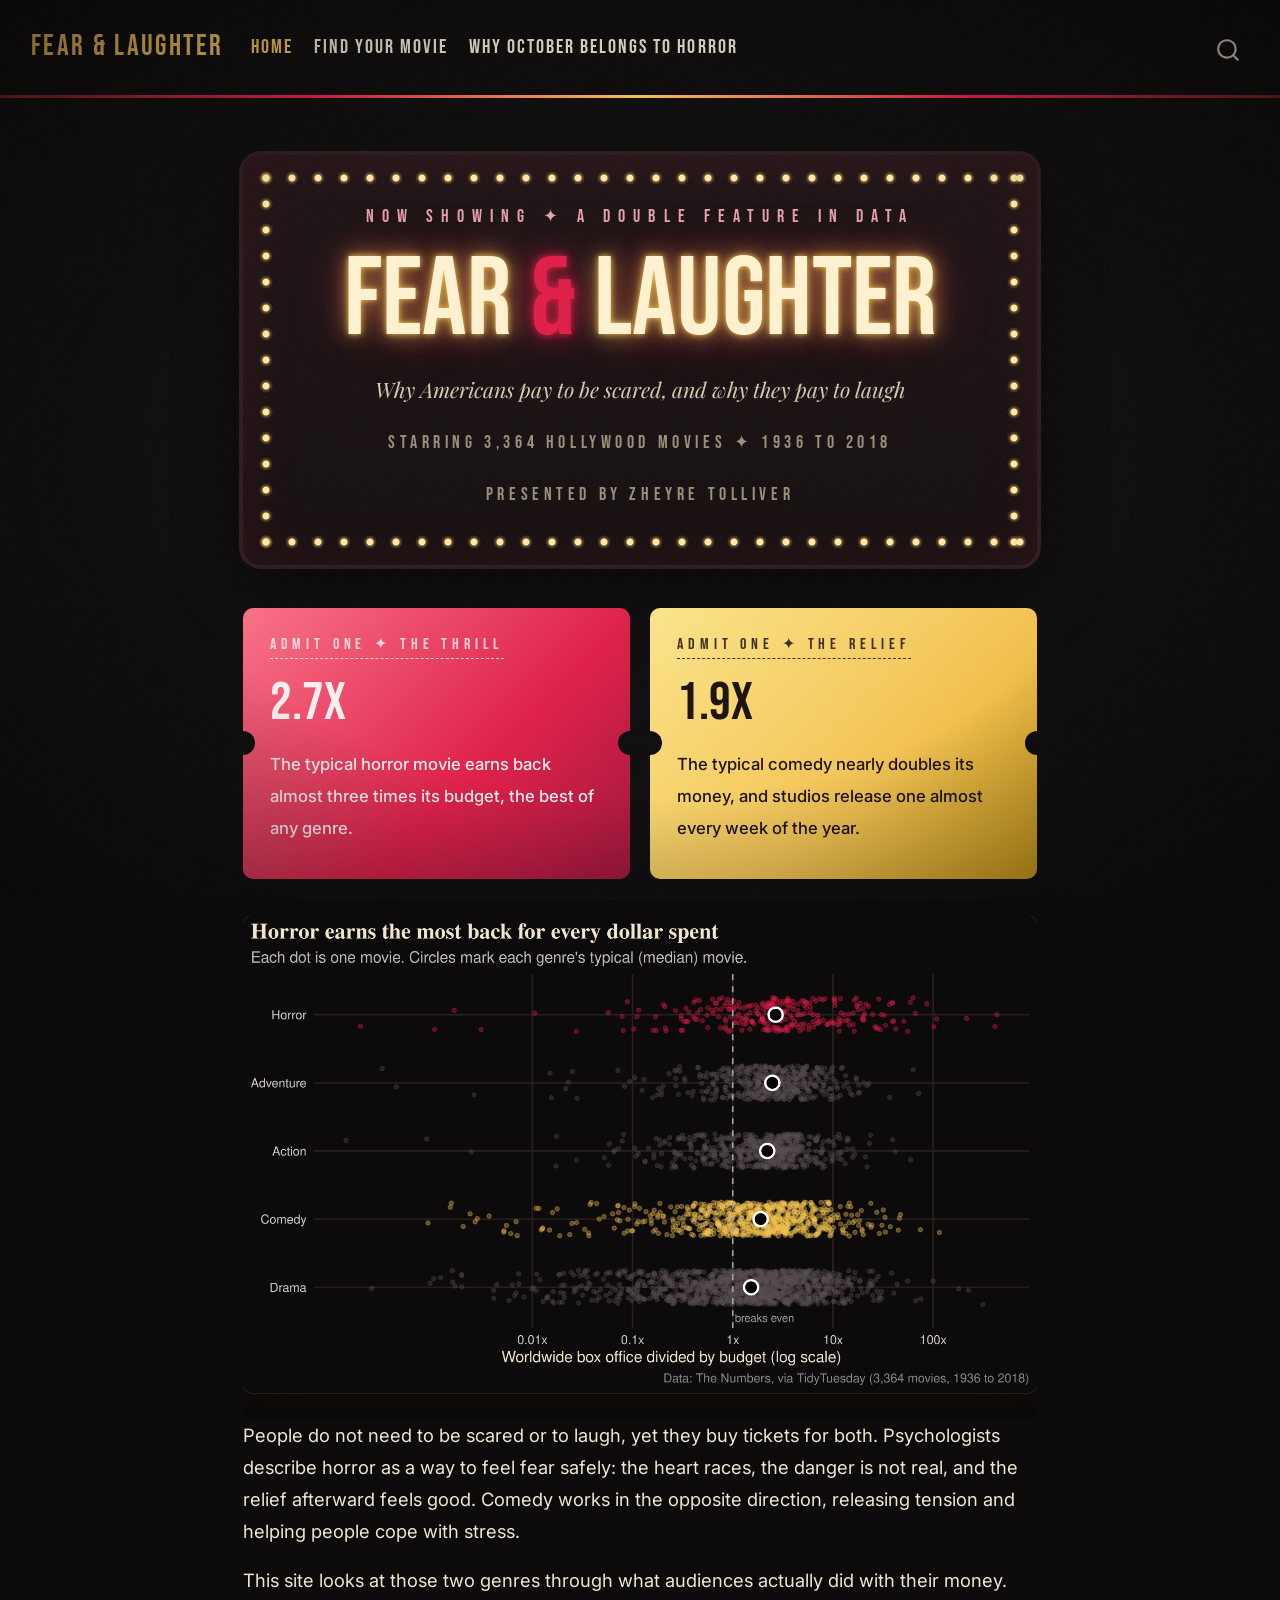
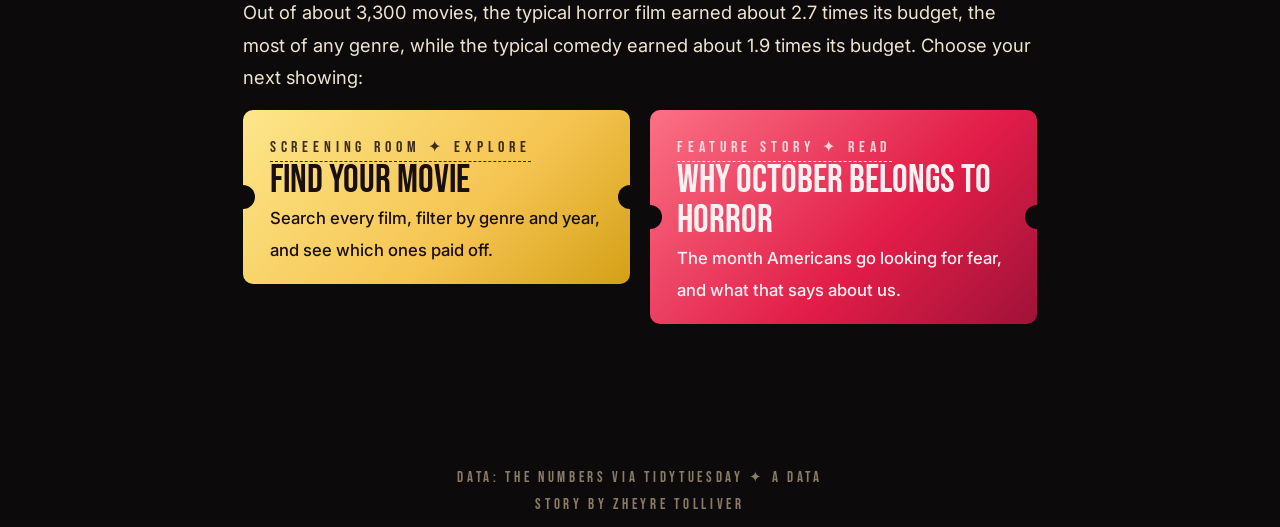
==== index.html @ ac72821e "Built site for gh-pages" ====
<!DOCTYPE html>
<html xmlns="http://www.w3.org/1999/xhtml" lang="en" xml:lang="en"><head>

<meta charset="utf-8">
<meta name="generator" content="quarto-1.10.19">

<meta name="viewport" content="width=device-width, initial-scale=1.0, user-scalable=yes">


<title>Fear &amp; Laughter</title>
<style>
/* Default styles provided by pandoc.
** See https://pandoc.org/MANUAL.html#variables-for-html for config info.
*/
span.smallcaps{font-variant: small-caps;}
div.columns{display: flex; gap: 1.5em;}
div.column{flex: auto;}
@media screen {
div.columns{gap: min(4vw, 1.5em);}
div.column{overflow-x: auto;}
}
div.hanging-indent{margin-left: 1.5em; text-indent: -1.5em;}
ul.task-list{list-style: none;}
ul.task-list li input[type="checkbox"] {
  width: 0.8em;
  margin: 0 0.8em 0.2em -1em; /* quarto-specific, see https://github.com/quarto-dev/quarto-cli/issues/4556 */ 
  vertical-align: middle;
}
</style>


<script src="site_libs/quarto-nav/quarto-nav.js"></script>
<script src="site_libs/quarto-nav/headroom.min.js"></script>
<script src="site_libs/clipboard/clipboard.min.js"></script>
<script src="site_libs/quarto-search/autocomplete.umd.js"></script>
<script src="site_libs/quarto-search/fuse.min.js"></script>
<script src="site_libs/quarto-search/quarto-search.js"></script>
<meta name="quarto:offset" content="./">
<script src="site_libs/quarto-html/quarto.js" type="module"></script>
<script src="site_libs/quarto-html/tabsets/tabsets.js" type="module"></script>
<script src="site_libs/quarto-html/popper.min.js"></script>
<script src="site_libs/quarto-html/tippy.umd.min.js"></script>
<script src="site_libs/quarto-html/anchor.min.js"></script>
<link href="site_libs/quarto-html/tippy.css" rel="stylesheet">
<link href="site_libs/quarto-html/quarto-syntax-highlighting-dark-b626d73c4c936ccc3cb08be7d45d1df6.css" rel="stylesheet" id="quarto-text-highlighting-styles">
<script src="site_libs/bootstrap/bootstrap.min.js"></script>
<link href="site_libs/bootstrap/bootstrap-icons.css" rel="stylesheet">
<link href="site_libs/bootstrap/bootstrap-71954635de7ed13dacb5523e47ff66f8.min.css" rel="stylesheet" append-hash="true" id="quarto-bootstrap" data-mode="dark">
<script id="quarto-search-options" type="application/json">{
  "location": "navbar",
  "copy-button": false,
  "collapse-after": 3,
  "panel-placement": "end",
  "type": "overlay",
  "limit": 50,
  "keyboard-shortcut": [
    "f",
    "/",
    "s"
  ],
  "show-item-context": false,
  "language": {
    "search-no-results-text": "No results",
    "search-matching-documents-text": "matching documents",
    "search-copy-link-title": "Copy link to search",
    "search-hide-matches-text": "Hide additional matches",
    "search-more-match-text": "more match in this document",
    "search-more-matches-text": "more matches in this document",
    "search-clear-button-title": "Clear",
    "search-text-placeholder": "",
    "search-detached-cancel-button-title": "Cancel",
    "search-submit-button-title": "Submit",
    "search-label": "Search"
  }
}</script>


</head>

<body class="nav-fixed fullcontent quarto-light">

<div id="quarto-search-results"></div>
  <header id="quarto-header" class="headroom fixed-top">
    <nav class="navbar navbar-expand-lg " data-bs-theme="dark">
      <div class="navbar-container container-fluid">
      <div class="navbar-brand-container mx-auto">
    <a class="navbar-brand" href="./index.html">
    <span class="navbar-title">Fear &amp; Laughter</span>
    </a>
  </div>
            <div id="quarto-search" class="" title="Search"></div>
          <button class="navbar-toggler" type="button" data-bs-toggle="collapse" data-bs-target="#navbarCollapse" aria-controls="navbarCollapse" role="menu" aria-expanded="false" aria-label="Toggle navigation" onclick="if (window.quartoToggleHeadroom) { window.quartoToggleHeadroom(); }">
  <span class="navbar-toggler-icon"></span>
</button>
          <div class="collapse navbar-collapse" id="navbarCollapse">
            <ul class="navbar-nav navbar-nav-scroll me-auto">
  <li class="nav-item">
    <a class="nav-link active" href="./index.html" aria-current="page"> 
<span class="menu-text">Home</span></a>
  </li>  
  <li class="nav-item">
    <a class="nav-link" href="./explore.html"> 
<span class="menu-text">Find Your Movie</span></a>
  </li>  
  <li class="nav-item">
    <a class="nav-link" href="./october.html"> 
<span class="menu-text">Why October Belongs to Horror</span></a>
  </li>  
</ul>
          </div> <!-- /navcollapse -->
            <div class="quarto-navbar-tools">
</div>
      </div> <!-- /container-fluid -->
    </nav>
</header>
<!-- content -->
<div id="quarto-content" class="quarto-container page-columns page-rows-contents page-layout-article page-navbar">
<!-- sidebar -->
<!-- margin-sidebar -->
    
<!-- main -->
<main class="content" id="quarto-document-content"><header id="title-block-header" class="quarto-title-block"></header>




<div class="marquee">
<p><span class="kicker">Now Showing ✦ A Double Feature in Data</span></p>
<p><span class="headline">Fear <span class="amp">&amp;</span> Laughter</span></p>
<p><span class="tagline">Why Americans pay to be scared, and why they pay to laugh</span></p>
<p><span class="credits">Starring 3,364 Hollywood movies ✦ 1936 to 2018</span></p>
<p><span class="credits">Presented by Zheyre Tolliver</span></p>
</div>
<div class="tickets">
<div class="ticket horror">
<p><span class="admit">Admit One ✦ The Thrill</span></p>
<p><span class="big">2.7x</span></p>
<p><span class="what">The typical horror movie earns back almost three times its budget, the best of any genre.</span></p>
</div>
<div class="ticket comedy">
<p><span class="admit">Admit One ✦ The Relief</span></p>
<p><span class="big">1.9x</span></p>
<p><span class="what">The typical comedy nearly doubles its money, and studios release one almost every week of the year.</span></p>
</div>
</div>
<div class="cell">
<div class="cell-output-display">
<div>
<figure class="figure">
<p><img src="index_files/figure-html/unnamed-chunk-1-1.png" class="img-fluid figure-img" width="1500"></p>
</figure>
</div>
</div>
</div>
<p>People do not need to be scared or to laugh, yet they buy tickets for both. Psychologists describe horror as a way to feel fear safely: the heart races, the danger is not real, and the relief afterward feels good. Comedy works in the opposite direction, releasing tension and helping people cope with stress.</p>
<p>This site looks at those two genres through what audiences actually did with their money. Out of about 3,300 movies, the typical horror film earned about 2.7 times its budget, the most of any genre, while the typical comedy earned about 1.9 times its budget. Choose your next showing:</p>
<div class="tickets">
<p><a class="ticket comedy" href="explore.html"><span class="admit">Screening Room ✦ Explore</span><br><span class="big">Find Your Movie</span><br><span class="what">Search every film, filter by genre and year, and see which ones paid off.</span></a></p>
<p><a class="ticket horror" href="october.html"><span class="admit">Feature Story ✦ Read</span><br><span class="big">Why October Belongs to Horror</span><br><span class="what">The month Americans go looking for fear, and what that says about us.</span></a></p>
</div>



</main> <!-- /main -->
<script id="quarto-html-after-body" type="application/javascript">
  window.document.addEventListener("DOMContentLoaded", function (event) {
    const icon = "";
    const anchorJS = new window.AnchorJS();
    anchorJS.options = {
      placement: 'right',
      icon: icon
    };
    anchorJS.add('.anchored');
    const isCodeAnnotation = (el) => {
      for (const clz of el.classList) {
        if (clz.startsWith('code-annotation-')) {                     
          return true;
        }
      }
      return false;
    }
    const onCopySuccess = function(e) {
      // button target
      const button = e.trigger;
      // don't keep focus
      button.blur();
      // flash "checked"
      button.classList.add('code-copy-button-checked');
      var currentTitle = button.getAttribute("title");
      button.setAttribute("title", "Copied!");
      let tooltip;
      if (window.bootstrap) {
        button.setAttribute("data-bs-toggle", "tooltip");
        button.setAttribute("data-bs-placement", "left");
        button.setAttribute("data-bs-title", "Copied!");
        tooltip = new bootstrap.Tooltip(button, 
          { trigger: "manual", 
            customClass: "code-copy-button-tooltip",
            offset: [0, -8]});
        tooltip.show();    
      }
      setTimeout(function() {
        if (tooltip) {
          tooltip.hide();
          button.removeAttribute("data-bs-title");
          button.removeAttribute("data-bs-toggle");
          button.removeAttribute("data-bs-placement");
        }
        button.setAttribute("title", currentTitle);
        button.classList.remove('code-copy-button-checked');
      }, 1000);
      // clear code selection
      e.clearSelection();
    }
    const getTextToCopy = function(trigger) {
      const outerScaffold = trigger.parentElement.cloneNode(true);
      const codeEl = outerScaffold.querySelector('code');
      for (const childEl of codeEl.children) {
        if (isCodeAnnotation(childEl)) {
          childEl.remove();
        }
      }
      return codeEl.innerText;
    }
    const clipboard = new window.ClipboardJS('.code-copy-button:not([data-in-quarto-modal])', {
      text: getTextToCopy
    });
    clipboard.on('success', onCopySuccess);
    if (window.document.getElementById('quarto-embedded-source-code-modal')) {
      const clipboardModal = new window.ClipboardJS('.code-copy-button[data-in-quarto-modal]', {
        text: getTextToCopy,
        container: window.document.getElementById('quarto-embedded-source-code-modal')
      });
      clipboardModal.on('success', onCopySuccess);
    }
      var localhostRegex = new RegExp(/^(?:http|https):\/\/localhost\:?[0-9]*\//);
      var mailtoRegex = new RegExp(/^mailto:/);
        var filterRegex = new RegExp('/' + window.location.host + '/');
      var isInternal = (href) => {
          return filterRegex.test(href) || localhostRegex.test(href) || mailtoRegex.test(href);
      }
      // Inspect non-navigation links and adorn them if external
     var links = window.document.querySelectorAll('a[href]:not(.nav-link):not(.navbar-brand):not(.toc-action):not(.sidebar-link):not(.sidebar-item-toggle):not(.pagination-link):not(.no-external):not([aria-hidden]):not(.dropdown-item):not(.quarto-navigation-tool):not(.about-link)');
      for (var i=0; i<links.length; i++) {
        const link = links[i];
        if (!isInternal(link.href)) {
          // undo the damage that might have been done by quarto-nav.js in the case of
          // links that we want to consider external
          if (link.dataset.originalHref !== undefined) {
            link.href = link.dataset.originalHref;
          }
        }
      }
    function tippyHover(el, contentFn, onTriggerFn, onUntriggerFn) {
      const config = {
        allowHTML: true,
        maxWidth: 500,
        delay: 100,
        arrow: false,
        appendTo: function(el) {
            return el.parentElement;
        },
        interactive: true,
        interactiveBorder: 10,
        theme: 'quarto',
        placement: 'bottom-start',
      };
      if (contentFn) {
        config.content = contentFn;
      }
      if (onTriggerFn) {
        config.onTrigger = onTriggerFn;
      }
      if (onUntriggerFn) {
        config.onUntrigger = onUntriggerFn;
      }
      window.tippy(el, config); 
    }
    const noterefs = window.document.querySelectorAll('a[role="doc-noteref"]');
    for (var i=0; i<noterefs.length; i++) {
      const ref = noterefs[i];
      tippyHover(ref, function() {
        // use id or data attribute instead here
        let href = ref.getAttribute('data-footnote-href') || ref.getAttribute('href');
        try { href = new URL(href).hash; } catch {}
        const id = href.replace(/^#\/?/, "");
        const note = window.document.getElementById(id);
        if (note) {
          return note.innerHTML;
        } else {
          return "";
        }
      });
    }
    const xrefs = window.document.querySelectorAll('a.quarto-xref');
    const processXRef = (id, note) => {
      // Strip column container classes
      const stripColumnClz = (el) => {
        el.classList.remove("page-full", "page-columns");
        if (el.children) {
          for (const child of el.children) {
            stripColumnClz(child);
          }
        }
      }
      stripColumnClz(note)
      if (id === null || id.startsWith('sec-')) {
        // Special case sections, only their first couple elements
        const container = document.createElement("div");
        if (note.children && note.children.length > 2) {
          container.appendChild(note.children[0].cloneNode(true));
          for (let i = 1; i < note.children.length; i++) {
            const child = note.children[i];
            if (child.tagName === "P" && child.innerText === "") {
              continue;
            } else {
              container.appendChild(child.cloneNode(true));
              break;
            }
          }
          if (window.Quarto?.typesetMath) {
            window.Quarto.typesetMath(container);
          }
          return container.innerHTML
        } else {
          if (window.Quarto?.typesetMath) {
            window.Quarto.typesetMath(note);
          }
          return note.innerHTML;
        }
      } else {
        // Remove any anchor links if they are present
        const anchorLink = note.querySelector('a.anchorjs-link');
        if (anchorLink) {
          anchorLink.remove();
        }
        if (window.Quarto?.typesetMath) {
          window.Quarto.typesetMath(note);
        }
        if (note.classList.contains("callout")) {
          return note.outerHTML;
        } else {
          return note.innerHTML;
        }
      }
    }
    for (var i=0; i<xrefs.length; i++) {
      const xref = xrefs[i];
      tippyHover(xref, undefined, function(instance) {
        instance.disable();
        let url = xref.getAttribute('href');
        let hash = undefined; 
        if (url.startsWith('#')) {
          hash = url;
        } else {
          try { hash = new URL(url).hash; } catch {}
        }
        if (hash) {
          const id = hash.replace(/^#\/?/, "");
          const note = window.document.getElementById(id);
          if (note !== null) {
            try {
              const html = processXRef(id, note.cloneNode(true));
              instance.setContent(html);
            } finally {
              instance.enable();
              instance.show();
            }
          } else {
            // See if we can fetch this
            fetch(url.split('#')[0])
            .then(res => res.text())
            .then(html => {
              const parser = new DOMParser();
              const htmlDoc = parser.parseFromString(html, "text/html");
              const note = htmlDoc.getElementById(id);
              if (note !== null) {
                const html = processXRef(id, note);
                instance.setContent(html);
              } 
            }).finally(() => {
              instance.enable();
              instance.show();
            });
          }
        } else {
          // See if we can fetch a full url (with no hash to target)
          // This is a special case and we should probably do some content thinning / targeting
          fetch(url)
          .then(res => res.text())
          .then(html => {
            const parser = new DOMParser();
            const htmlDoc = parser.parseFromString(html, "text/html");
            const note = htmlDoc.querySelector('main.content');
            if (note !== null) {
              // This should only happen for chapter cross references
              // (since there is no id in the URL)
              // remove the first header
              if (note.children.length > 0 && note.children[0].tagName === "HEADER") {
                note.children[0].remove();
              }
              const html = processXRef(null, note);
              instance.setContent(html);
            } 
          }).finally(() => {
            instance.enable();
            instance.show();
          });
        }
      }, function(instance) {
      });
    }
        let selectedAnnoteEl;
        const selectorForAnnotation = ( cell, annotation) => {
          let cellAttr = 'data-code-cell="' + cell + '"';
          let lineAttr = 'data-code-annotation="' +  annotation + '"';
          const selector = 'span[' + cellAttr + '][' + lineAttr + ']';
          return selector;
        }
        const selectCodeLines = (annoteEl) => {
          const doc = window.document;
          const targetCell = annoteEl.getAttribute("data-target-cell");
          const targetAnnotation = annoteEl.getAttribute("data-target-annotation");
          const annoteSpan = window.document.querySelector(selectorForAnnotation(targetCell, targetAnnotation));
          const lines = annoteSpan.getAttribute("data-code-lines").split(",");
          const lineIds = lines.map((line) => {
            return targetCell + "-" + line;
          })
          let top = null;
          let height = null;
          let parent = null;
          if (lineIds.length > 0) {
              //compute the position of the single el (top and bottom and make a div)
              const el = window.document.getElementById(lineIds[0]);
              top = el.offsetTop;
              height = el.offsetHeight;
              parent = el.parentElement.parentElement;
            if (lineIds.length > 1) {
              const lastEl = window.document.getElementById(lineIds[lineIds.length - 1]);
              const bottom = lastEl.offsetTop + lastEl.offsetHeight;
              height = bottom - top;
            }
            if (top !== null && height !== null && parent !== null) {
              // cook up a div (if necessary) and position it 
              let div = window.document.getElementById("code-annotation-line-highlight");
              if (div === null) {
                div = window.document.createElement("div");
                div.setAttribute("id", "code-annotation-line-highlight");
                div.style.position = 'absolute';
                parent.appendChild(div);
              }
              div.style.top = top - 2 + "px";
              div.style.height = height + 4 + "px";
              div.style.left = 0;
              let gutterDiv = window.document.getElementById("code-annotation-line-highlight-gutter");
              if (gutterDiv === null) {
                gutterDiv = window.document.createElement("div");
                gutterDiv.setAttribute("id", "code-annotation-line-highlight-gutter");
                gutterDiv.style.position = 'absolute';
                const codeCell = window.document.getElementById(targetCell);
                const gutter = codeCell.querySelector('.code-annotation-gutter');
                gutter.appendChild(gutterDiv);
              }
              gutterDiv.style.top = top - 2 + "px";
              gutterDiv.style.height = height + 4 + "px";
            }
            selectedAnnoteEl = annoteEl;
          }
        };
        const unselectCodeLines = () => {
          const elementsIds = ["code-annotation-line-highlight", "code-annotation-line-highlight-gutter"];
          elementsIds.forEach((elId) => {
            const div = window.document.getElementById(elId);
            if (div) {
              div.remove();
            }
          });
          selectedAnnoteEl = undefined;
        };
          // Handle positioning of the toggle
      window.addEventListener(
        "resize",
        throttle(() => {
          elRect = undefined;
          if (selectedAnnoteEl) {
            selectCodeLines(selectedAnnoteEl);
          }
        }, 10)
      );
      function throttle(fn, ms) {
      let throttle = false;
      let timer;
        return (...args) => {
          if(!throttle) { // first call gets through
              fn.apply(this, args);
              throttle = true;
          } else { // all the others get throttled
              if(timer) clearTimeout(timer); // cancel #2
              timer = setTimeout(() => {
                fn.apply(this, args);
                timer = throttle = false;
              }, ms);
          }
        };
      }
        // Attach click handler to the DT
        const annoteDls = window.document.querySelectorAll('dt[data-target-cell]');
        for (const annoteDlNode of annoteDls) {
          annoteDlNode.addEventListener('click', (event) => {
            const clickedEl = event.target;
            if (clickedEl !== selectedAnnoteEl) {
              unselectCodeLines();
              const activeEl = window.document.querySelector('dt[data-target-cell].code-annotation-active');
              if (activeEl) {
                activeEl.classList.remove('code-annotation-active');
              }
              selectCodeLines(clickedEl);
              clickedEl.classList.add('code-annotation-active');
            } else {
              // Unselect the line
              unselectCodeLines();
              clickedEl.classList.remove('code-annotation-active');
            }
          });
        }
    const findCites = (el) => {
      const parentEl = el.parentElement;
      if (parentEl) {
        const cites = parentEl.dataset.cites;
        if (cites) {
          return {
            el,
            cites: cites.split(' ')
          };
        } else {
          return findCites(el.parentElement)
        }
      } else {
        return undefined;
      }
    };
    var bibliorefs = window.document.querySelectorAll('a[role="doc-biblioref"]');
    for (var i=0; i<bibliorefs.length; i++) {
      const ref = bibliorefs[i];
      const citeInfo = findCites(ref);
      if (citeInfo) {
        tippyHover(citeInfo.el, function() {
          var popup = window.document.createElement('div');
          citeInfo.cites.forEach(function(cite) {
            var citeDiv = window.document.createElement('div');
            citeDiv.classList.add('hanging-indent');
            citeDiv.classList.add('csl-entry');
            var biblioDiv = window.document.getElementById('ref-' + cite);
            if (biblioDiv) {
              citeDiv.innerHTML = biblioDiv.innerHTML;
            }
            popup.appendChild(citeDiv);
          });
          return popup.innerHTML;
        });
      }
    }
  });
  </script>
</div> <!-- /content -->
<footer class="footer">
  <div class="nav-footer">
    <div class="nav-footer-left">
      &nbsp;
    </div>   
    <div class="nav-footer-center">
<p>Data: The Numbers via TidyTuesday ✦ A data story by Zheyre Tolliver</p>
</div>
    <div class="nav-footer-right">
      &nbsp;
    </div>
  </div>
</footer>




</body></html>
---- site_libs/quarto-html/tippy.css ----
.tippy-box[data-animation=fade][data-state=hidden]{opacity:0}[data-tippy-root]{max-width:calc(100vw - 10px)}.tippy-box{position:relative;background-color:#333;color:#fff;border-radius:4px;font-size:14px;line-height:1.4;white-space:normal;outline:0;transition-property:transform,visibility,opacity}.tippy-box[data-placement^=top]>.tippy-arrow{bottom:0}.tippy-box[data-placement^=top]>.tippy-arrow:before{bottom:-7px;left:0;border-width:8px 8px 0;border-top-color:initial;transform-origin:center top}.tippy-box[data-placement^=bottom]>.tippy-arrow{top:0}.tippy-box[data-placement^=bottom]>.tippy-arrow:before{top:-7px;left:0;border-width:0 8px 8px;border-bottom-color:initial;transform-origin:center bottom}.tippy-box[data-placement^=left]>.tippy-arrow{right:0}.tippy-box[data-placement^=left]>.tippy-arrow:before{border-width:8px 0 8px 8px;border-left-color:initial;right:-7px;transform-origin:center left}.tippy-box[data-placement^=right]>.tippy-arrow{left:0}.tippy-box[data-placement^=right]>.tippy-arrow:before{left:-7px;border-width:8px 8px 8px 0;border-right-color:initial;transform-origin:center right}.tippy-box[data-inertia][data-state=visible]{transition-timing-function:cubic-bezier(.54,1.5,.38,1.11)}.tippy-arrow{width:16px;height:16px;color:#333}.tippy-arrow:before{content:"";position:absolute;border-color:transparent;border-style:solid}.tippy-content{position:relative;padding:5px 9px;z-index:1}
---- site_libs/quarto-html/quarto-syntax-highlighting-dark-b626d73c4c936ccc3cb08be7d45d1df6.css ----
/* quarto syntax highlight colors */
:root {
  --quarto-hl-al-color: #f07178;
  --quarto-hl-an-color: #d4d0ab;
  --quarto-hl-at-color: #00e0e0;
  --quarto-hl-bn-color: #d4d0ab;
  --quarto-hl-bu-color: #abe338;
  --quarto-hl-ch-color: #abe338;
  --quarto-hl-co-color: #f8f8f2;
  --quarto-hl-cv-color: #ffd700;
  --quarto-hl-cn-color: #ffd700;
  --quarto-hl-cf-color: #ffa07a;
  --quarto-hl-dt-color: #ffa07a;
  --quarto-hl-dv-color: #d4d0ab;
  --quarto-hl-do-color: #f8f8f2;
  --quarto-hl-er-color: #f07178;
  --quarto-hl-ex-color: #00e0e0;
  --quarto-hl-fl-color: #d4d0ab;
  --quarto-hl-fu-color: #ffa07a;
  --quarto-hl-im-color: #abe338;
  --quarto-hl-in-color: #d4d0ab;
  --quarto-hl-kw-color: #ffa07a;
  --quarto-hl-op-color: #ffa07a;
  --quarto-hl-ot-color: #00e0e0;
  --quarto-hl-pp-color: #dcc6e0;
  --quarto-hl-re-color: #00e0e0;
  --quarto-hl-sc-color: #abe338;
  --quarto-hl-ss-color: #abe338;
  --quarto-hl-st-color: #abe338;
  --quarto-hl-va-color: #00e0e0;
  --quarto-hl-vs-color: #abe338;
  --quarto-hl-wa-color: #dcc6e0;
}

/* other quarto variables */
:root {
  --quarto-font-monospace: SFMono-Regular, Menlo, Monaco, Consolas, "Liberation Mono", "Courier New", monospace;
}

/* syntax highlight based on Pandoc's rules */
pre > code.sourceCode > span {
  color: #f8f8f2;
}

code.sourceCode > span {
  color: #f8f8f2;
}

div.sourceCode,
div.sourceCode pre.sourceCode {
  color: #f8f8f2;
}

/* Normal */
code span {
  color: #f8f8f2;
}

/* Alert */
code span.al {
  color: #f07178;
}

/* Annotation */
code span.an {
  color: #d4d0ab;
}

/* Attribute */
code span.at {
  color: #00e0e0;
}

/* BaseN */
code span.bn {
  color: #d4d0ab;
}

/* BuiltIn */
code span.bu {
  color: #abe338;
}

/* ControlFlow */
code span.cf {
  font-weight: bold;
  color: #ffa07a;
}

/* Char */
code span.ch {
  color: #abe338;
}

/* Constant */
code span.cn {
  color: #ffd700;
}

/* Comment */
code span.co {
  font-style: italic;
  color: #f8f8f2;
}

/* CommentVar */
code span.cv {
  color: #ffd700;
}

/* Documentation */
code span.do {
  color: #f8f8f2;
}

/* DataType */
code span.dt {
  color: #ffa07a;
}

/* DecVal */
code span.dv {
  color: #d4d0ab;
}

/* Error */
code span.er {
  color: #f07178;
  text-decoration: underline;
}

/* Extension */
code span.ex {
  font-weight: bold;
  color: #00e0e0;
}

/* Float */
code span.fl {
  color: #d4d0ab;
}

/* Function */
code span.fu {
  color: #ffa07a;
}

/* Import */
code span.im {
  color: #abe338;
}

/* Information */
code span.in {
  color: #d4d0ab;
}

/* Keyword */
code span.kw {
  font-weight: bold;
  color: #ffa07a;
}

/* Operator */
code span.op {
  color: #ffa07a;
}

/* Other */
code span.ot {
  color: #00e0e0;
}

/* Preprocessor */
code span.pp {
  color: #dcc6e0;
}

/* RegionMarker */
code span.re {
  background-color: #f8f8f2;
  color: #00e0e0;
}

/* SpecialChar */
code span.sc {
  color: #abe338;
}

/* SpecialString */
code span.ss {
  color: #abe338;
}

/* String */
code span.st {
  color: #abe338;
}

/* Variable */
code span.va {
  color: #00e0e0;
}

/* VerbatimString */
code span.vs {
  color: #abe338;
}

/* Warning */
code span.wa {
  color: #dcc6e0;
}

.prevent-inlining {
  content: "</";
}

/*# sourceMappingURL=a269c63e8167c3ae395728e86feb0848.css.map */
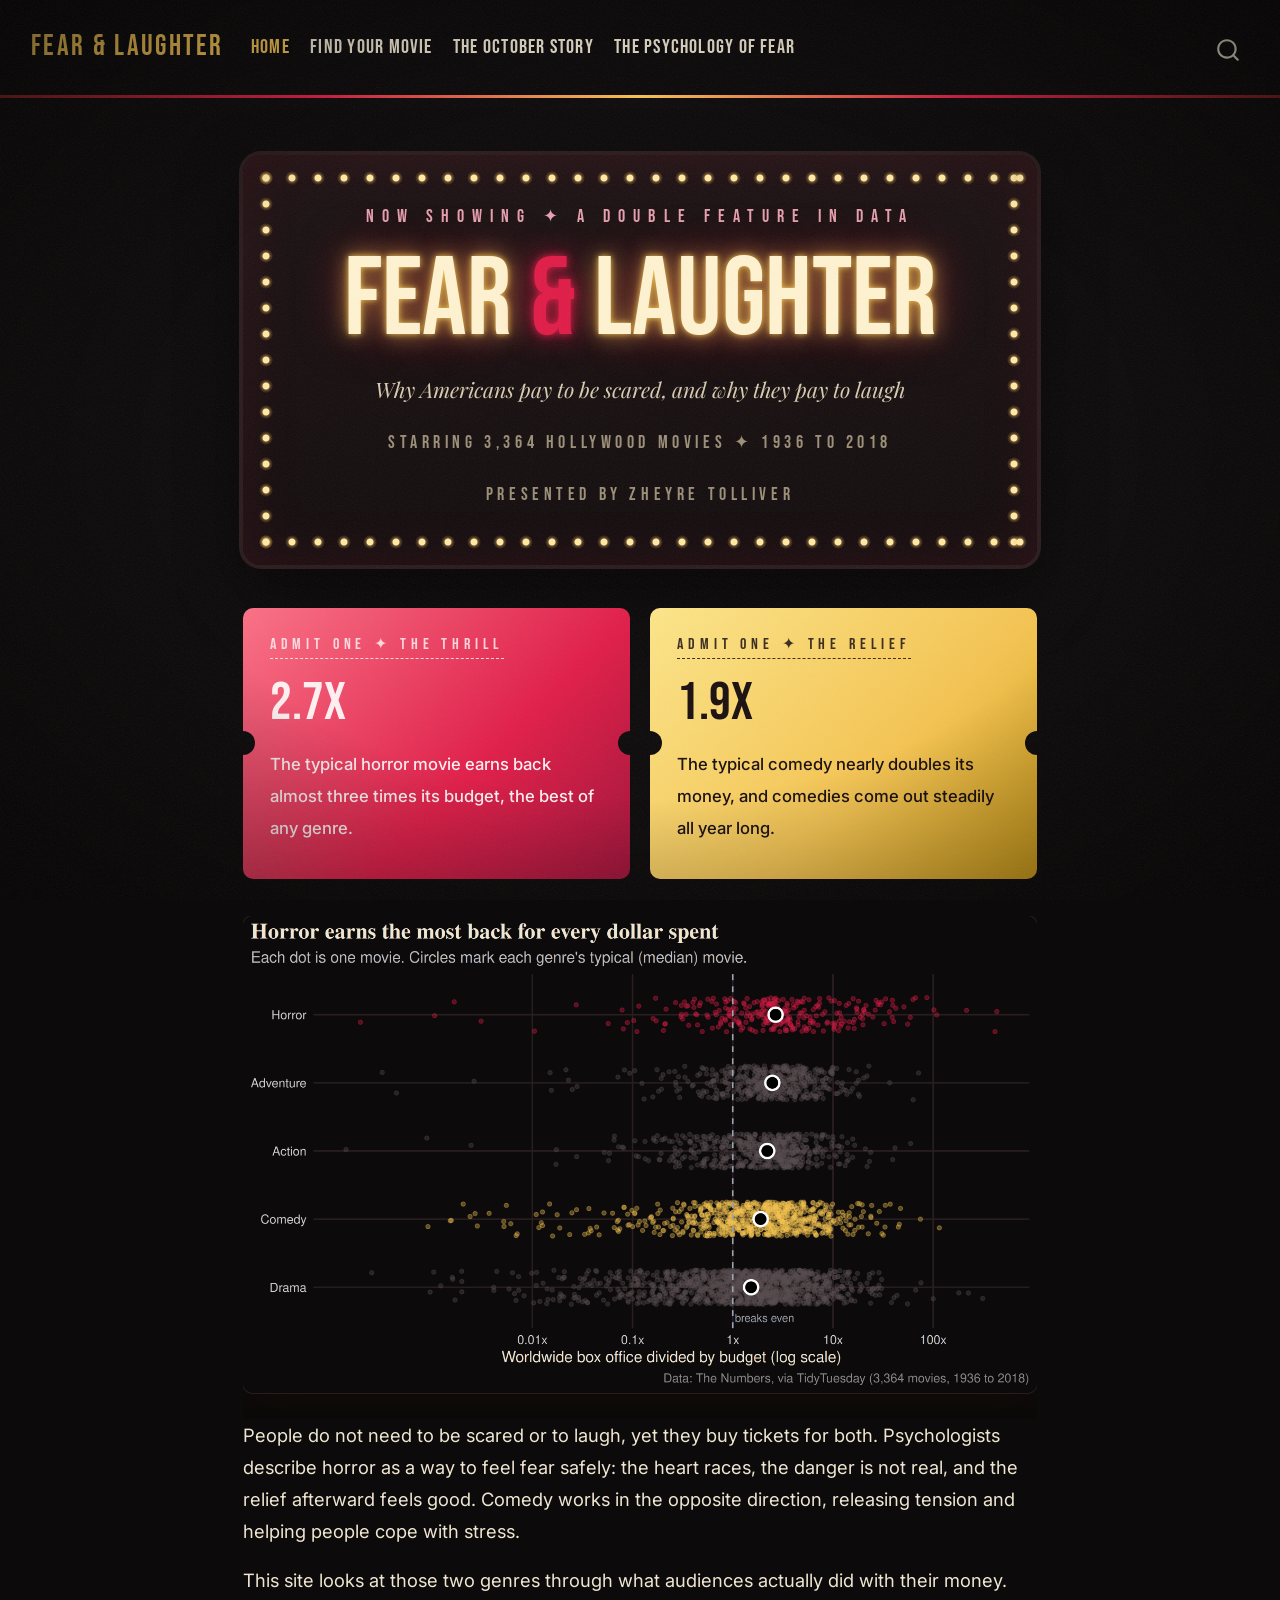
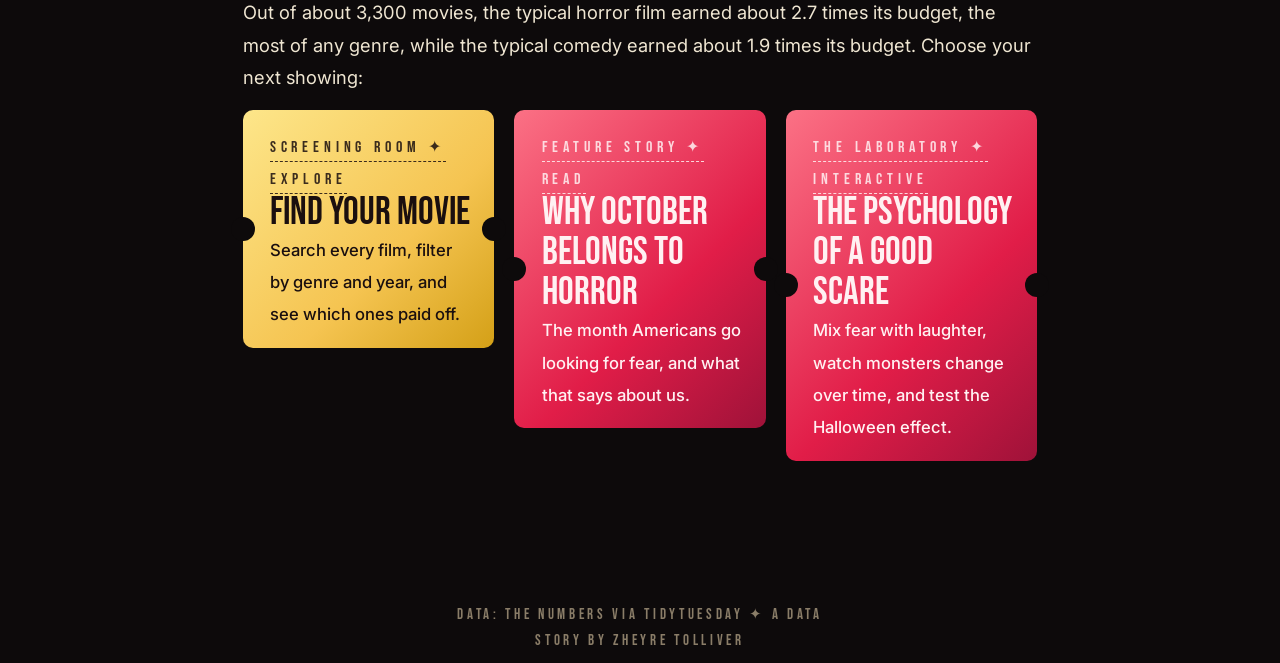
==== commit 8238b5ba: "Built site for gh-pages" ====
--- a/index.html
+++ b/index.html
@@ -45,7 +45,7 @@
 <link href="site_libs/quarto-html/quarto-syntax-highlighting-dark-b626d73c4c936ccc3cb08be7d45d1df6.css" rel="stylesheet" id="quarto-text-highlighting-styles">
 <script src="site_libs/bootstrap/bootstrap.min.js"></script>
 <link href="site_libs/bootstrap/bootstrap-icons.css" rel="stylesheet">
-<link href="site_libs/bootstrap/bootstrap-71954635de7ed13dacb5523e47ff66f8.min.css" rel="stylesheet" append-hash="true" id="quarto-bootstrap" data-mode="dark">
+<link href="site_libs/bootstrap/bootstrap-2ce2f121544d7a03b5ac29a8119c98cb.min.css" rel="stylesheet" append-hash="true" id="quarto-bootstrap" data-mode="dark">
 <script id="quarto-search-options" type="application/json">{
   "location": "navbar",
   "copy-button": false,
@@ -104,7 +104,11 @@
   </li>  
   <li class="nav-item">
     <a class="nav-link" href="./october.html"> 
-<span class="menu-text">Why October Belongs to Horror</span></a>
+<span class="menu-text">The October Story</span></a>
+  </li>  
+  <li class="nav-item">
+    <a class="nav-link" href="./psychology.html"> 
+<span class="menu-text">The Psychology of Fear</span></a>
   </li>  
 </ul>
           </div> <!-- /navcollapse -->
@@ -140,7 +144,7 @@
 <div class="ticket comedy">
 <p><span class="admit">Admit One ✦ The Relief</span></p>
 <p><span class="big">1.9x</span></p>
-<p><span class="what">The typical comedy nearly doubles its money, and studios release one almost every week of the year.</span></p>
+<p><span class="what">The typical comedy nearly doubles its money, and comedies come out steadily all year long.</span></p>
 </div>
 </div>
 <div class="cell">
@@ -157,6 +161,7 @@
 <div class="tickets">
 <p><a class="ticket comedy" href="explore.html"><span class="admit">Screening Room ✦ Explore</span><br><span class="big">Find Your Movie</span><br><span class="what">Search every film, filter by genre and year, and see which ones paid off.</span></a></p>
 <p><a class="ticket horror" href="october.html"><span class="admit">Feature Story ✦ Read</span><br><span class="big">Why October Belongs to Horror</span><br><span class="what">The month Americans go looking for fear, and what that says about us.</span></a></p>
+<p><a class="ticket horror" href="psychology.html"><span class="admit">The Laboratory ✦ Interactive</span><br><span class="big">The Psychology of a Good Scare</span><br><span class="what">Mix fear with laughter, watch monsters change over time, and test the Halloween effect.</span></a></p>
 </div>
 
 
@@ -235,7 +240,7 @@
     }
       var localhostRegex = new RegExp(/^(?:http|https):\/\/localhost\:?[0-9]*\//);
       var mailtoRegex = new RegExp(/^mailto:/);
-        var filterRegex = new RegExp('/' + window.location.host + '/');
+        var filterRegex = new RegExp("https:\/\/Zheyre\.github\.io\/fear-and-laughter\/");
       var isInternal = (href) => {
           return filterRegex.test(href) || localhostRegex.test(href) || mailtoRegex.test(href);
       }
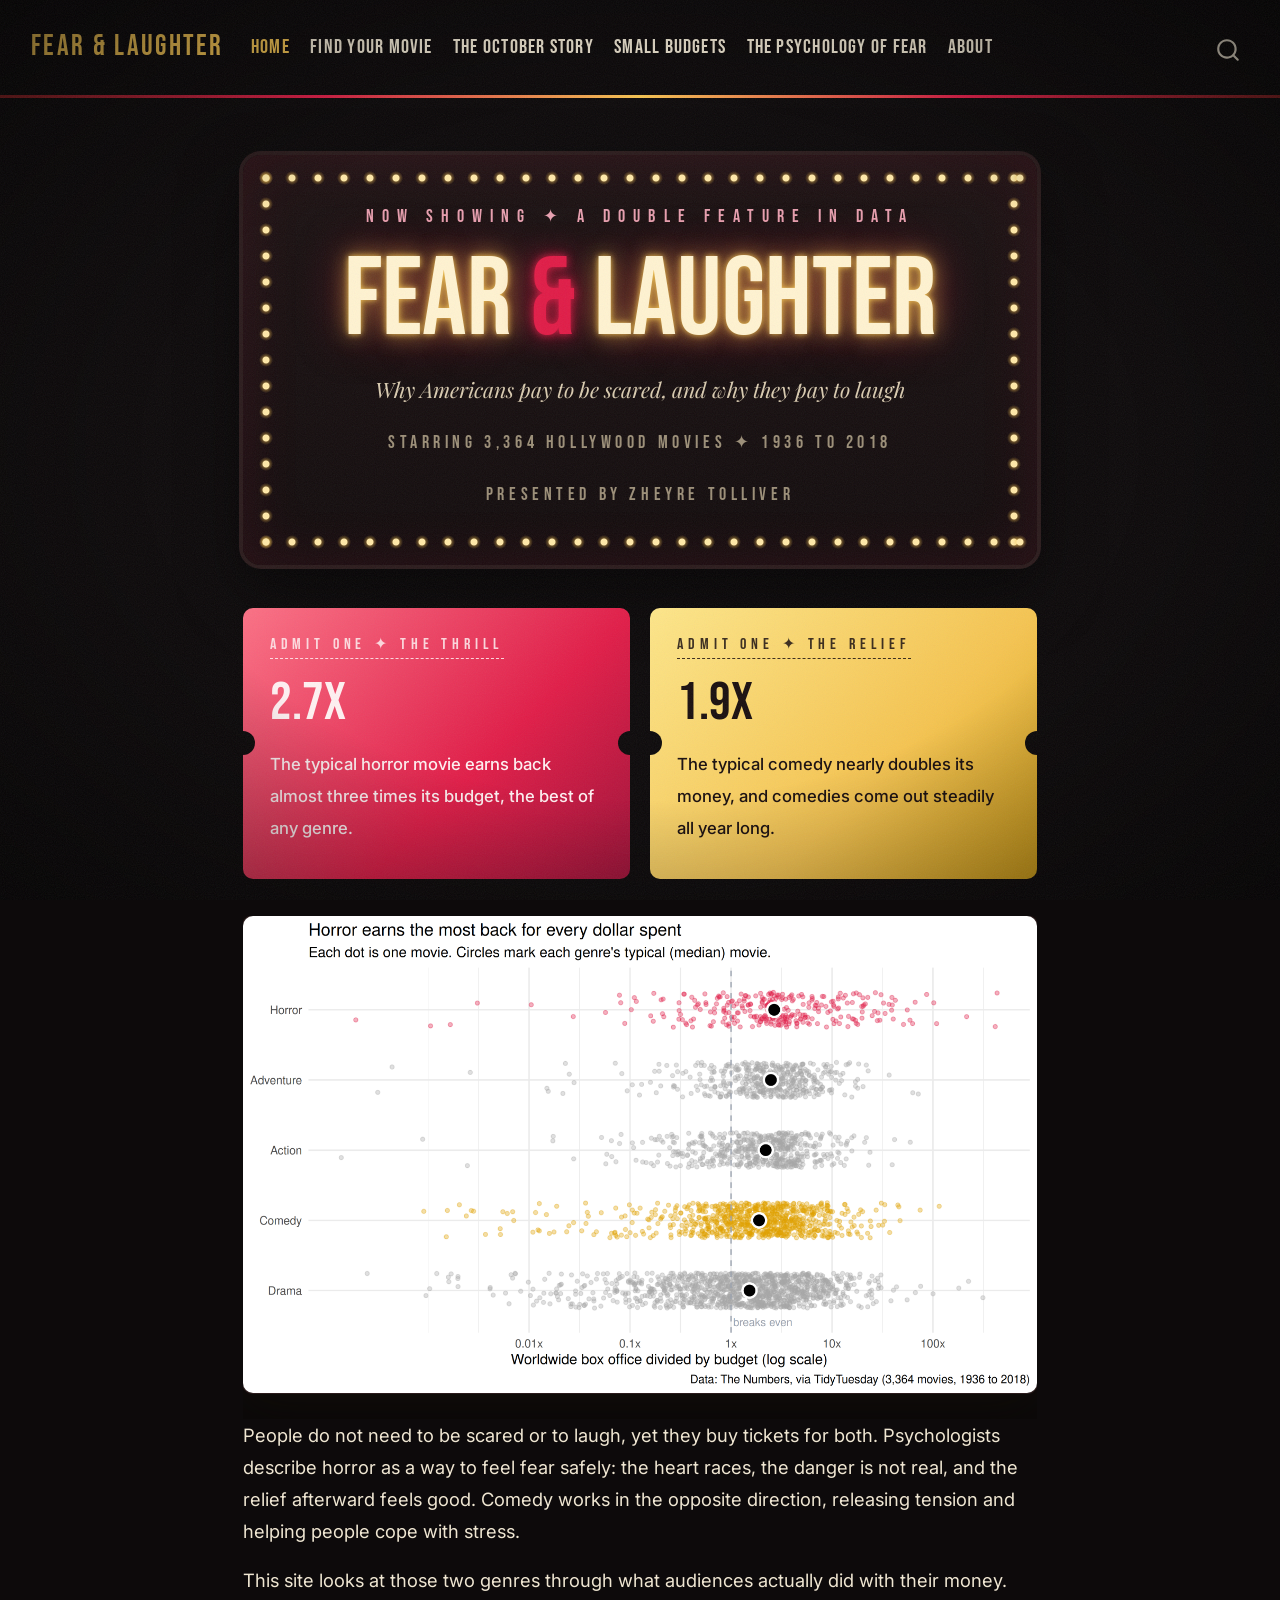
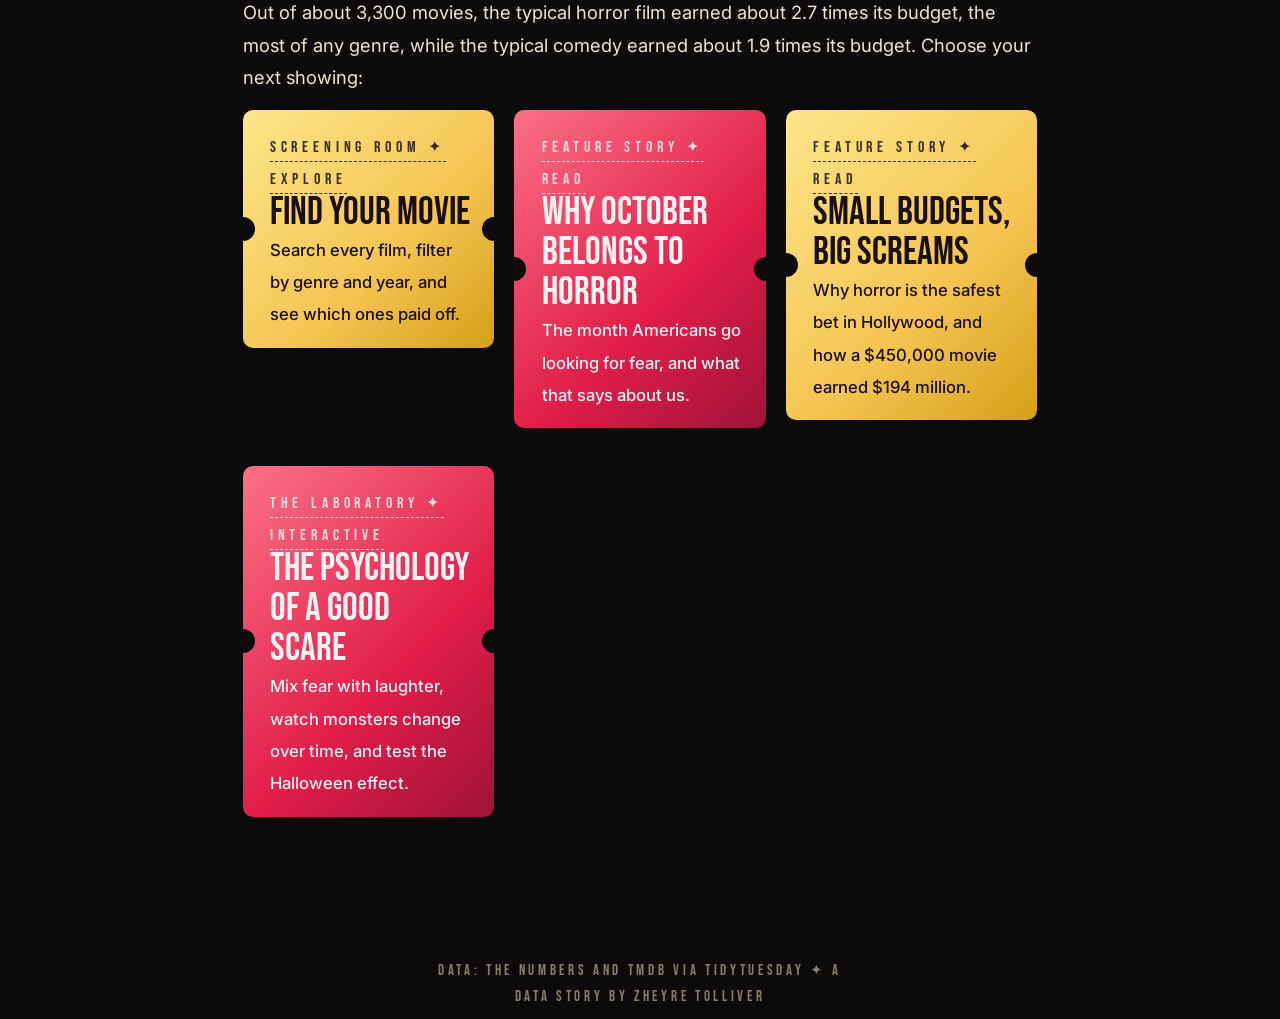
==== commit e622ed8a: "Built site for gh-pages" ====
--- a/index.html
+++ b/index.html
@@ -107,8 +107,16 @@
 <span class="menu-text">The October Story</span></a>
   </li>  
   <li class="nav-item">
+    <a class="nav-link" href="./budget.html"> 
+<span class="menu-text">Small Budgets</span></a>
+  </li>  
+  <li class="nav-item">
     <a class="nav-link" href="./psychology.html"> 
 <span class="menu-text">The Psychology of Fear</span></a>
+  </li>  
+  <li class="nav-item">
+    <a class="nav-link" href="./about.html"> 
+<span class="menu-text">About</span></a>
   </li>  
 </ul>
           </div> <!-- /navcollapse -->
@@ -161,6 +169,7 @@
 <div class="tickets">
 <p><a class="ticket comedy" href="explore.html"><span class="admit">Screening Room ✦ Explore</span><br><span class="big">Find Your Movie</span><br><span class="what">Search every film, filter by genre and year, and see which ones paid off.</span></a></p>
 <p><a class="ticket horror" href="october.html"><span class="admit">Feature Story ✦ Read</span><br><span class="big">Why October Belongs to Horror</span><br><span class="what">The month Americans go looking for fear, and what that says about us.</span></a></p>
+<p><a class="ticket comedy" href="budget.html"><span class="admit">Feature Story ✦ Read</span><br><span class="big">Small Budgets, Big Screams</span><br><span class="what">Why horror is the safest bet in Hollywood, and how a $450,000 movie earned $194 million.</span></a></p>
 <p><a class="ticket horror" href="psychology.html"><span class="admit">The Laboratory ✦ Interactive</span><br><span class="big">The Psychology of a Good Scare</span><br><span class="what">Mix fear with laughter, watch monsters change over time, and test the Halloween effect.</span></a></p>
 </div>
 
@@ -574,7 +583,7 @@
       &nbsp;
     </div>   
     <div class="nav-footer-center">
-<p>Data: The Numbers via TidyTuesday ✦ A data story by Zheyre Tolliver</p>
+<p>Data: The Numbers and TMDB via TidyTuesday ✦ A data story by Zheyre Tolliver</p>
 </div>
     <div class="nav-footer-right">
       &nbsp;
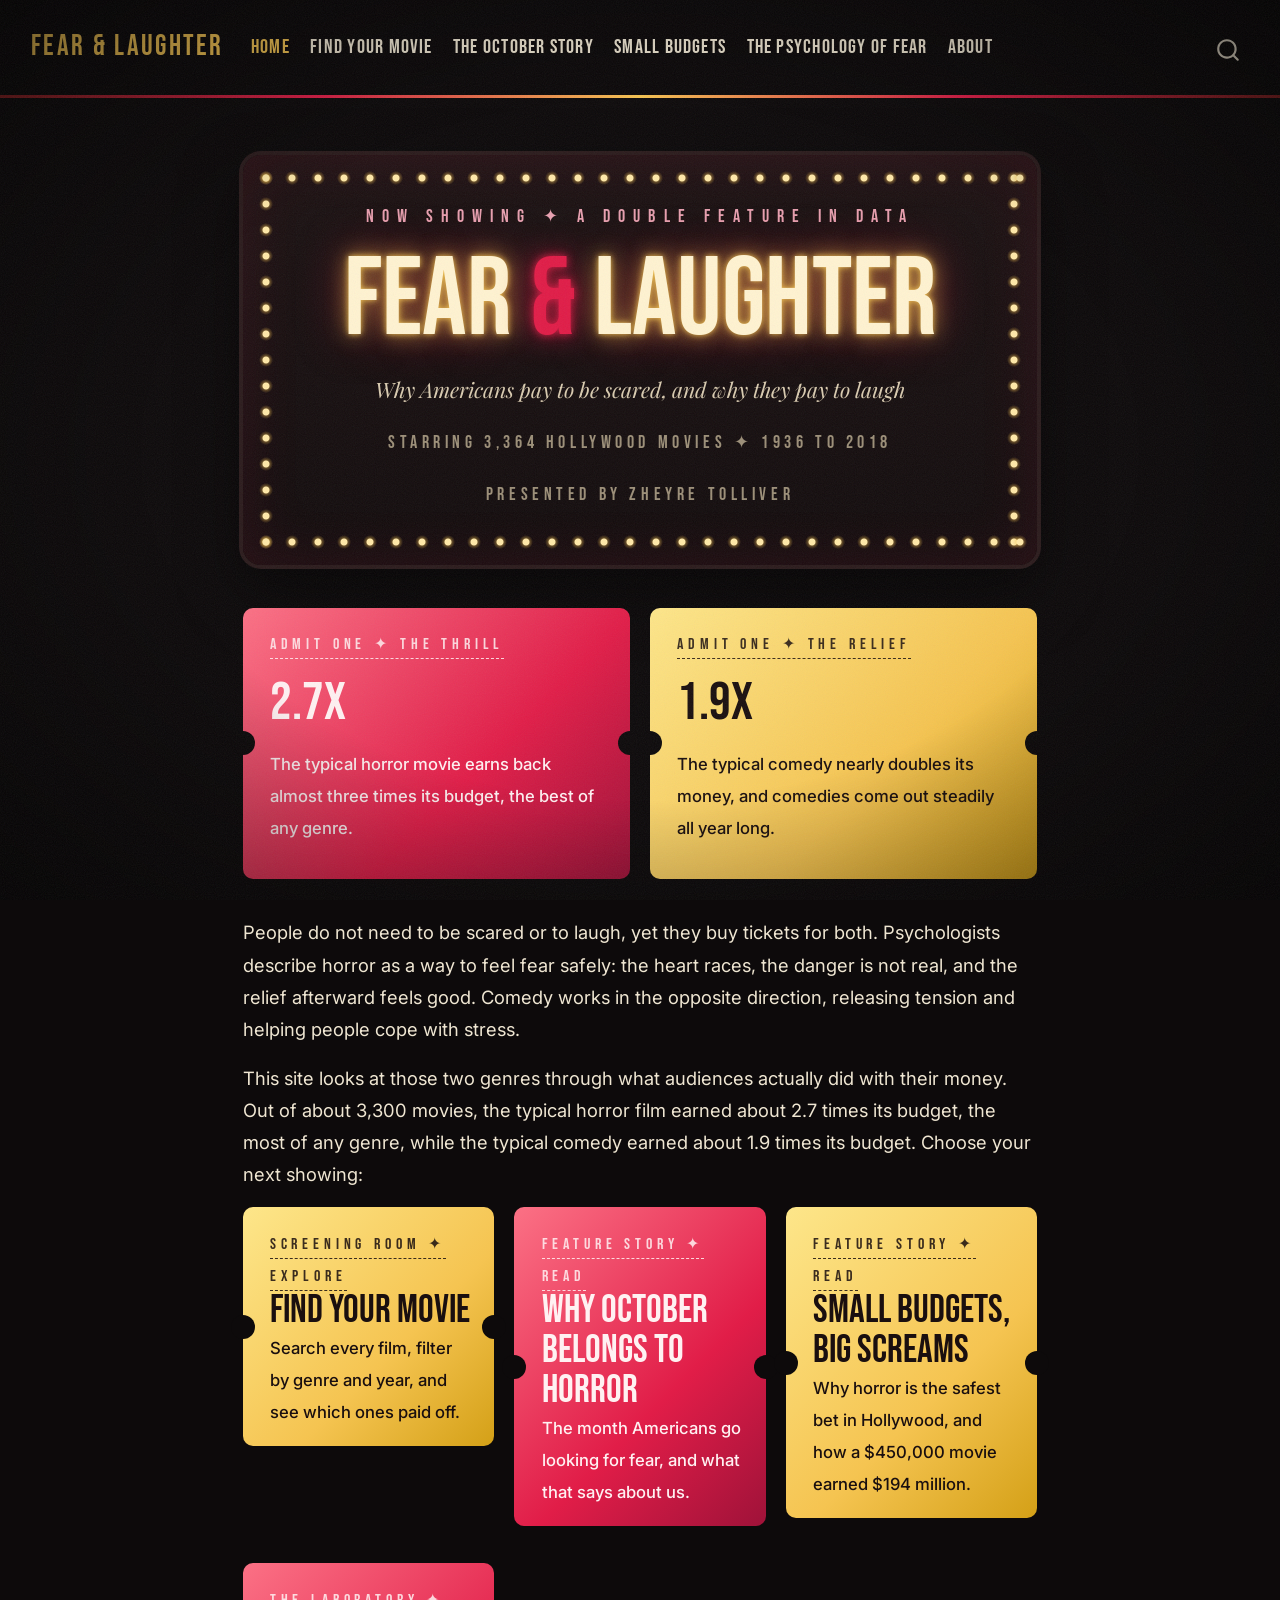
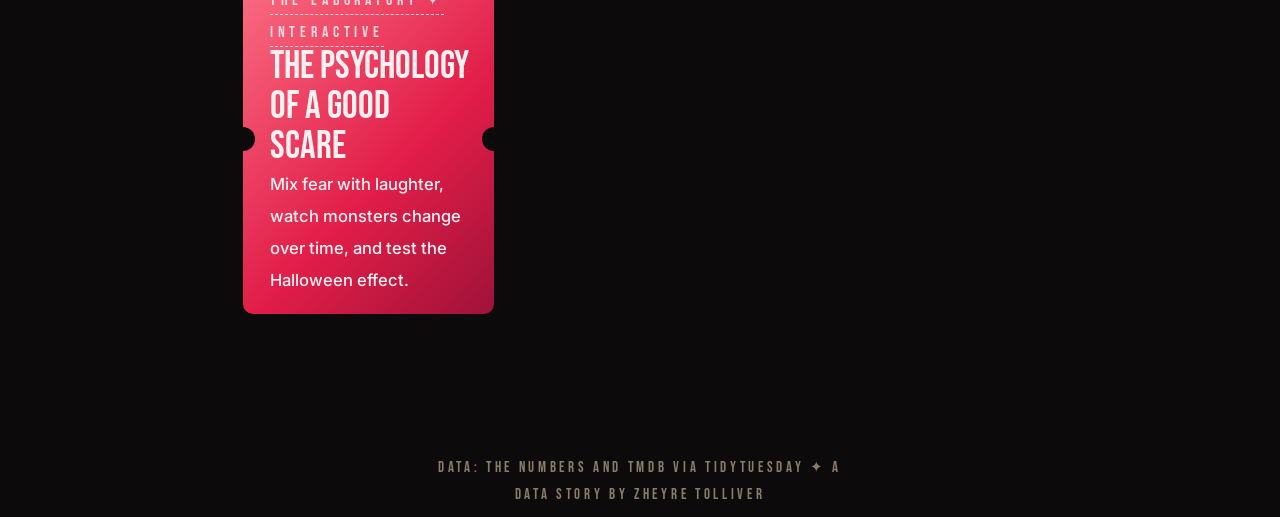
==== commit 9b3b2189: "Built site for gh-pages" ====
--- a/index.html
+++ b/index.html
@@ -155,15 +155,6 @@
 <p><span class="what">The typical comedy nearly doubles its money, and comedies come out steadily all year long.</span></p>
 </div>
 </div>
-<div class="cell">
-<div class="cell-output-display">
-<div>
-<figure class="figure">
-<p><img src="index_files/figure-html/unnamed-chunk-1-1.png" class="img-fluid figure-img" width="1500"></p>
-</figure>
-</div>
-</div>
-</div>
 <p>People do not need to be scared or to laugh, yet they buy tickets for both. Psychologists describe horror as a way to feel fear safely: the heart races, the danger is not real, and the relief afterward feels good. Comedy works in the opposite direction, releasing tension and helping people cope with stress.</p>
 <p>This site looks at those two genres through what audiences actually did with their money. Out of about 3,300 movies, the typical horror film earned about 2.7 times its budget, the most of any genre, while the typical comedy earned about 1.9 times its budget. Choose your next showing:</p>
 <div class="tickets">
